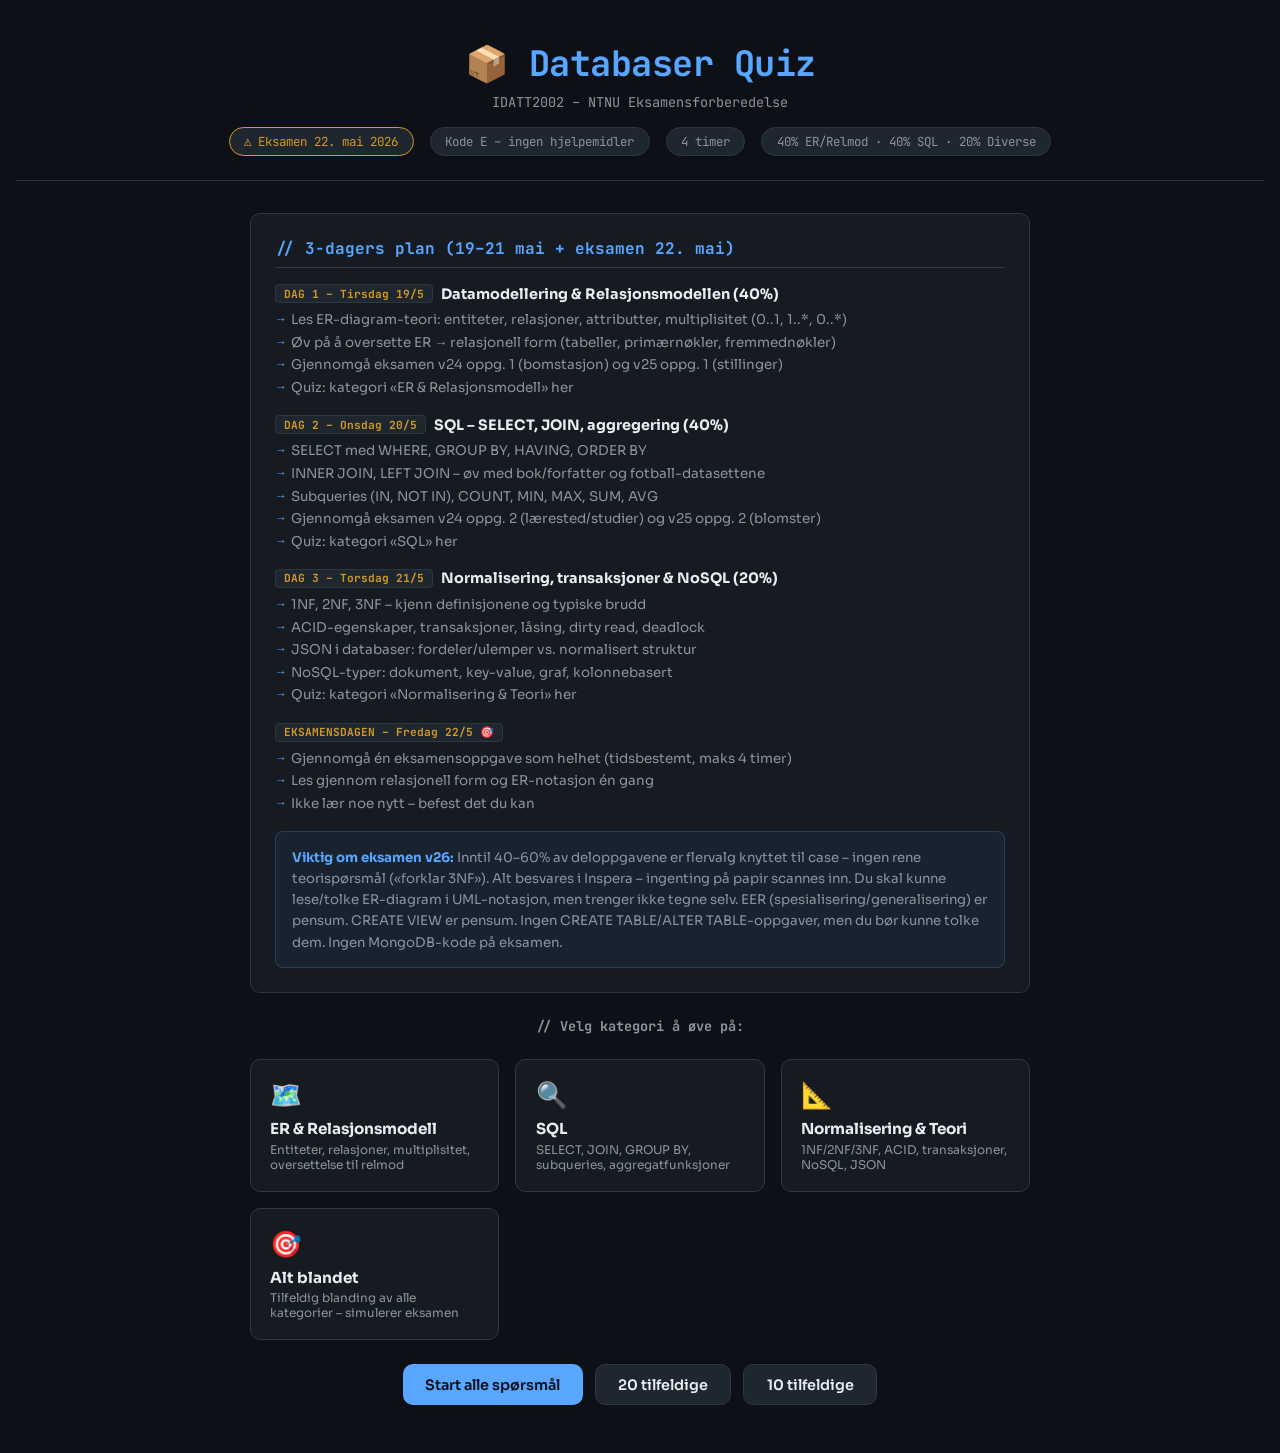
==== index.html @ a4cba630 "Add favicon" ====
<!DOCTYPE html>
<html lang="no">
<head>
  <meta charset="UTF-8">
  <meta name="viewport" content="width=device-width, initial-scale=1.0">
  <title>Databaser Quiz – IDATT2002</title>
  <link rel="stylesheet" href="style.css">
  <link rel="icon" type="image/x-icon" href="favicon.ico">
</head>
<body>

<header>
  <h1>📦 Databaser Quiz</h1>
  <p>IDATT2002 – NTNU Eksamensforberedelse</p>
  <div class="exam-info">
    <span class="badge warn">⚠️ Eksamen 22. mai 2026</span>
    <span class="badge">Kode E – ingen hjelpemidler</span>
    <span class="badge">4 timer</span>
    <span class="badge">40% ER/Relmod · 40% SQL · 20% Diverse</span>
  </div>
</header>

<div class="container">

  <!-- START SCREEN -->
  <div id="start-screen">

    <div class="plan-section">
      <h2>// 3-dagers plan (19–21 mai + eksamen 22. mai)</h2>
      <div class="day-block">
        <h3><span class="day-label">DAG 1 – Tirsdag 19/5</span> Datamodellering &amp; Relasjonsmodellen (40%)</h3>
        <ul>
          <li>Les ER-diagram-teori: entiteter, relasjoner, attributter, multiplisitet (0..1, 1..*, 0..*)</li>
          <li>Øv på å oversette ER → relasjonell form (tabeller, primærnøkler, fremmednøkler)</li>
          <li>Gjennomgå eksamen v24 oppg. 1 (bomstasjon) og v25 oppg. 1 (stillinger)</li>
          <li>Quiz: kategori «ER &amp; Relasjonsmodell» her</li>
        </ul>
      </div>
      <div class="day-block">
        <h3><span class="day-label">DAG 2 – Onsdag 20/5</span> SQL – SELECT, JOIN, aggregering (40%)</h3>
        <ul>
          <li>SELECT med WHERE, GROUP BY, HAVING, ORDER BY</li>
          <li>INNER JOIN, LEFT JOIN – øv med bok/forfatter og fotball-datasettene</li>
          <li>Subqueries (IN, NOT IN), COUNT, MIN, MAX, SUM, AVG</li>
          <li>Gjennomgå eksamen v24 oppg. 2 (lærested/studier) og v25 oppg. 2 (blomster)</li>
          <li>Quiz: kategori «SQL» her</li>
        </ul>
      </div>
      <div class="day-block">
        <h3><span class="day-label">DAG 3 – Torsdag 21/5</span> Normalisering, transaksjoner &amp; NoSQL (20%)</h3>
        <ul>
          <li>1NF, 2NF, 3NF – kjenn definisjonene og typiske brudd</li>
          <li>ACID-egenskaper, transaksjoner, låsing, dirty read, deadlock</li>
          <li>JSON i databaser: fordeler/ulemper vs. normalisert struktur</li>
          <li>NoSQL-typer: dokument, key-value, graf, kolonnebasert</li>
          <li>Quiz: kategori «Normalisering &amp; Teori» her</li>
        </ul>
      </div>
      <div class="day-block">
        <h3><span class="day-label">EKSAMENSDAGEN – Fredag 22/5 🎯</span></h3>
        <ul>
          <li>Gjennomgå én eksamensoppgave som helhet (tidsbestemt, maks 4 timer)</li>
          <li>Les gjennom relasjonell form og ER-notasjon én gang</li>
          <li>Ikke lær noe nytt – befest det du kan</li>
        </ul>
      </div>
      <div class="tip-box">
        <strong>Viktig om eksamen v26:</strong> Inntil 40–60% av deloppgavene er flervalg knyttet til case – ingen rene teorispørsmål («forklar 3NF»). Alt besvares i Inspera – ingenting på papir scannes inn. Du skal kunne lese/tolke ER-diagram i UML-notasjon, men trenger ikke tegne selv. EER (spesialisering/generalisering) er pensum. CREATE VIEW er pensum. Ingen CREATE TABLE/ALTER TABLE-oppgaver, men du bør kunne tolke dem. Ingen MongoDB-kode på eksamen.
      </div>
    </div>

    <h2 style="font-family:'JetBrains Mono',monospace; color:var(--text2); font-size:0.85rem; margin-bottom:1rem;">// Velg kategori å øve på:</h2>
    <div class="category-grid">
      <div class="category-card" onclick="startCategory('er')">
        <div class="cat-icon">🗺️</div>
        <h3>ER &amp; Relasjonsmodell</h3>
        <p>Entiteter, relasjoner, multiplisitet, oversettelse til relmod</p>
      </div>
      <div class="category-card" onclick="startCategory('sql')">
        <div class="cat-icon">🔍</div>
        <h3>SQL</h3>
        <p>SELECT, JOIN, GROUP BY, subqueries, aggregatfunksjoner</p>
      </div>
      <div class="category-card" onclick="startCategory('norm')">
        <div class="cat-icon">📐</div>
        <h3>Normalisering &amp; Teori</h3>
        <p>1NF/2NF/3NF, ACID, transaksjoner, NoSQL, JSON</p>
      </div>
      <div class="category-card" onclick="startCategory('all')">
        <div class="cat-icon">🎯</div>
        <h3>Alt blandet</h3>
        <p>Tilfeldig blanding av alle kategorier – simulerer eksamen</p>
      </div>
    </div>
    <div class="start-buttons">
      <button class="btn btn-primary" onclick="startAll()">Start alle spørsmål</button>
      <button class="btn btn-secondary" onclick="startRandom(20)">20 tilfeldige</button>
      <button class="btn btn-secondary" onclick="startRandom(10)">10 tilfeldige</button>
    </div>
  </div>

  <!-- QUIZ SCREEN -->
  <div id="quiz-screen">
    <div class="quiz-header">
      <div class="progress-info" id="progress-info">Spørsmål 1 av 20</div>
      <div class="category-tag" id="category-tag">ER</div>
    </div>
    <div class="progress-bar-wrap">
      <div class="progress-bar-fill" id="progress-bar" style="width:0%"></div>
    </div>
    <div class="question-card">
      <h2 id="question-text"></h2>
      <div id="code-area"></div>
      <ul class="options-list" id="options-list"></ul>
      <div class="feedback-box" id="feedback-box"></div>
    </div>
    <div class="nav-buttons">
      <button class="btn btn-secondary" onclick="goBack()">← Avslutt</button>
      <button class="btn btn-primary" id="next-btn" onclick="nextQuestion()" style="display:none">Neste →</button>
    </div>
  </div>

  <!-- RESULT SCREEN -->
  <div id="result-screen">
    <div class="result-card">
      <div class="score-big" id="score-big">0%</div>
      <div class="score-label" id="score-label">0 av 0 riktige</div>
      <div class="breakdown" id="breakdown"></div>
    </div>
    <div class="start-buttons">
      <button class="btn btn-primary" onclick="showStart()">← Tilbake til meny</button>
      <button class="btn btn-secondary" onclick="retryWrong()">Øv på feil</button>
    </div>
  </div>

</div>

<script src="script.js"></script>
</body>
</html>
---- style.css ----
@import url('https://fonts.googleapis.com/css2?family=JetBrains+Mono:wght@400;700&family=Sora:wght@300;400;600;700&display=swap');

:root {
  --bg: #0d1117;
  --surface: #161b22;
  --surface2: #1e2630;
  --border: #30363d;
  --accent: #58a6ff;
  --accent2: #3fb950;
  --danger: #f85149;
  --warn: #d29922;
  --text: #e6edf3;
  --text2: #8b949e;
  --radius: 10px;
}

* { box-sizing: border-box; margin: 0; padding: 0; }

body {
  background: var(--bg);
  color: var(--text);
  font-family: 'Sora', sans-serif;
  min-height: 100vh;
  padding: 0 1rem 3rem;
}

header {
  text-align: center;
  padding: 2.5rem 1rem 1.5rem;
  border-bottom: 1px solid var(--border);
  margin-bottom: 2rem;
}

header h1 {
  font-family: 'JetBrains Mono', monospace;
  font-size: clamp(1.4rem, 4vw, 2.2rem);
  color: var(--accent);
  letter-spacing: -0.5px;
}

header p {
  color: var(--text2);
  font-size: 0.85rem;
  margin-top: 0.4rem;
  font-family: 'JetBrains Mono', monospace;
}

.exam-info {
  display: flex;
  justify-content: center;
  gap: 1rem;
  flex-wrap: wrap;
  margin-top: 1rem;
}

.badge {
  background: var(--surface2);
  border: 1px solid var(--border);
  border-radius: 20px;
  padding: 0.3rem 0.9rem;
  font-size: 0.78rem;
  font-family: 'JetBrains Mono', monospace;
  color: var(--text2);
}

.badge.warn { border-color: var(--warn); color: var(--warn); }

.container { max-width: 780px; margin: 0 auto; }

/* START SCREEN */
#start-screen { text-align: center; }

.category-grid {
  display: grid;
  grid-template-columns: repeat(auto-fit, minmax(220px, 1fr));
  gap: 1rem;
  margin: 1.5rem 0;
}

.category-card {
  background: var(--surface);
  border: 1px solid var(--border);
  border-radius: var(--radius);
  padding: 1.2rem;
  cursor: pointer;
  transition: all 0.2s;
  text-align: left;
}

.category-card:hover {
  border-color: var(--accent);
  transform: translateY(-2px);
  box-shadow: 0 4px 20px rgba(88,166,255,0.1);
}

.category-card .cat-icon { font-size: 1.6rem; margin-bottom: 0.5rem; }
.category-card h3 { font-size: 0.95rem; color: var(--text); margin-bottom: 0.2rem; }
.category-card p { font-size: 0.75rem; color: var(--text2); }

.start-buttons {
  display: flex;
  gap: 0.75rem;
  justify-content: center;
  flex-wrap: wrap;
  margin-top: 1rem;
}

.btn {
  padding: 0.65rem 1.4rem;
  border-radius: var(--radius);
  border: none;
  cursor: pointer;
  font-family: 'Sora', sans-serif;
  font-size: 0.9rem;
  font-weight: 600;
  transition: all 0.2s;
}

.btn-primary {
  background: var(--accent);
  color: #0d1117;
}

.btn-primary:hover { background: #79bcff; transform: translateY(-1px); }

.btn-secondary {
  background: var(--surface2);
  color: var(--text);
  border: 1px solid var(--border);
}

.btn-secondary:hover { border-color: var(--accent); color: var(--accent); }

/* QUIZ SCREEN */
#quiz-screen { display: none; }

.quiz-header {
  display: flex;
  justify-content: space-between;
  align-items: center;
  margin-bottom: 1.2rem;
  flex-wrap: wrap;
  gap: 0.5rem;
}

.progress-info {
  font-family: 'JetBrains Mono', monospace;
  font-size: 0.82rem;
  color: var(--text2);
}

.progress-bar-wrap {
  width: 100%;
  height: 4px;
  background: var(--surface2);
  border-radius: 2px;
  margin-bottom: 1.5rem;
  overflow: hidden;
}

.progress-bar-fill {
  height: 100%;
  background: var(--accent);
  border-radius: 2px;
  transition: width 0.4s ease;
}

.category-tag {
  font-family: 'JetBrains Mono', monospace;
  font-size: 0.72rem;
  padding: 0.2rem 0.7rem;
  border-radius: 20px;
  border: 1px solid var(--border);
  color: var(--text2);
}

.question-card {
  background: var(--surface);
  border: 1px solid var(--border);
  border-radius: var(--radius);
  padding: 1.8rem;
  margin-bottom: 1.2rem;
}

.question-card h2 {
  font-size: 1.05rem;
  font-weight: 600;
  line-height: 1.6;
  margin-bottom: 1rem;
}

.code-block {
  background: #0d1117;
  border: 1px solid var(--border);
  border-radius: 6px;
  padding: 1rem;
  font-family: 'JetBrains Mono', monospace;
  font-size: 0.8rem;
  color: #a5d6ff;
  margin: 0.8rem 0;
  white-space: pre-wrap;
  line-height: 1.6;
  overflow-x: auto;
}

.options-list {
  list-style: none;
  display: flex;
  flex-direction: column;
  gap: 0.6rem;
}

.option-btn {
  width: 100%;
  text-align: left;
  padding: 0.85rem 1.1rem;
  background: var(--surface2);
  border: 1px solid var(--border);
  border-radius: 8px;
  color: var(--text);
  font-family: 'Sora', sans-serif;
  font-size: 0.88rem;
  cursor: pointer;
  transition: all 0.15s;
  line-height: 1.5;
}

.option-btn:hover:not(:disabled) {
  border-color: var(--accent);
  background: rgba(88,166,255,0.06);
}

.option-btn.correct {
  border-color: var(--accent2);
  background: rgba(63,185,80,0.12);
  color: var(--accent2);
}

.option-btn.wrong {
  border-color: var(--danger);
  background: rgba(248,81,73,0.1);
  color: var(--danger);
}

.option-btn:disabled { cursor: default; }

.feedback-box {
  margin-top: 1rem;
  padding: 1rem 1.2rem;
  border-radius: 8px;
  font-size: 0.87rem;
  line-height: 1.6;
  display: none;
}

.feedback-box.correct {
  background: rgba(63,185,80,0.1);
  border: 1px solid rgba(63,185,80,0.3);
  color: #7ee787;
  display: block;
}

.feedback-box.wrong {
  background: rgba(248,81,73,0.08);
  border: 1px solid rgba(248,81,73,0.3);
  color: #ffa198;
  display: block;
}

.nav-buttons {
  display: flex;
  justify-content: space-between;
  align-items: center;
  gap: 0.75rem;
  margin-top: 1rem;
  flex-wrap: wrap;
}

/* RESULTS */
#result-screen { display: none; text-align: center; }

.result-card {
  background: var(--surface);
  border: 1px solid var(--border);
  border-radius: var(--radius);
  padding: 2.5rem 2rem;
  margin: 1.5rem 0;
}

.score-big {
  font-family: 'JetBrains Mono', monospace;
  font-size: 3.5rem;
  font-weight: 700;
  color: var(--accent);
  line-height: 1;
}

.score-label { color: var(--text2); font-size: 0.85rem; margin-top: 0.4rem; }

.breakdown {
  display: grid;
  grid-template-columns: repeat(auto-fit, minmax(120px, 1fr));
  gap: 0.75rem;
  margin-top: 1.5rem;
}

.breakdown-item {
  background: var(--surface2);
  border: 1px solid var(--border);
  border-radius: 8px;
  padding: 0.8rem;
}

.breakdown-item .bi-label { font-size: 0.72rem; color: var(--text2); font-family: 'JetBrains Mono', monospace; }
.breakdown-item .bi-val { font-size: 1.3rem; font-weight: 700; color: var(--text); margin-top: 0.3rem; }

.plan-section {
  background: var(--surface);
  border: 1px solid var(--border);
  border-radius: var(--radius);
  padding: 1.5rem;
  margin-bottom: 1.5rem;
  text-align: left;
}

.plan-section h2 {
  font-family: 'JetBrains Mono', monospace;
  color: var(--accent);
  font-size: 1rem;
  margin-bottom: 1rem;
  padding-bottom: 0.5rem;
  border-bottom: 1px solid var(--border);
}

.day-block { margin-bottom: 1.2rem; }

.day-block h3 {
  font-size: 0.9rem;
  color: var(--text);
  margin-bottom: 0.5rem;
  display: flex;
  align-items: center;
  gap: 0.5rem;
}

.day-label {
  font-family: 'JetBrains Mono', monospace;
  font-size: 0.7rem;
  background: var(--surface2);
  border: 1px solid var(--border);
  border-radius: 4px;
  padding: 0.1rem 0.5rem;
  color: var(--warn);
}

.day-block ul {
  list-style: none;
  display: flex;
  flex-direction: column;
  gap: 0.35rem;
}

.day-block ul li {
  font-size: 0.84rem;
  color: var(--text2);
  padding-left: 1rem;
  position: relative;
}

.day-block ul li::before {
  content: '→';
  position: absolute;
  left: 0;
  color: var(--accent);
  font-size: 0.75rem;
}

.tip-box {
  background: rgba(88,166,255,0.06);
  border: 1px solid rgba(88,166,255,0.2);
  border-radius: 8px;
  padding: 0.9rem 1rem;
  font-size: 0.83rem;
  color: var(--text2);
  margin-top: 1rem;
  line-height: 1.6;
}

.tip-box strong { color: var(--accent); }
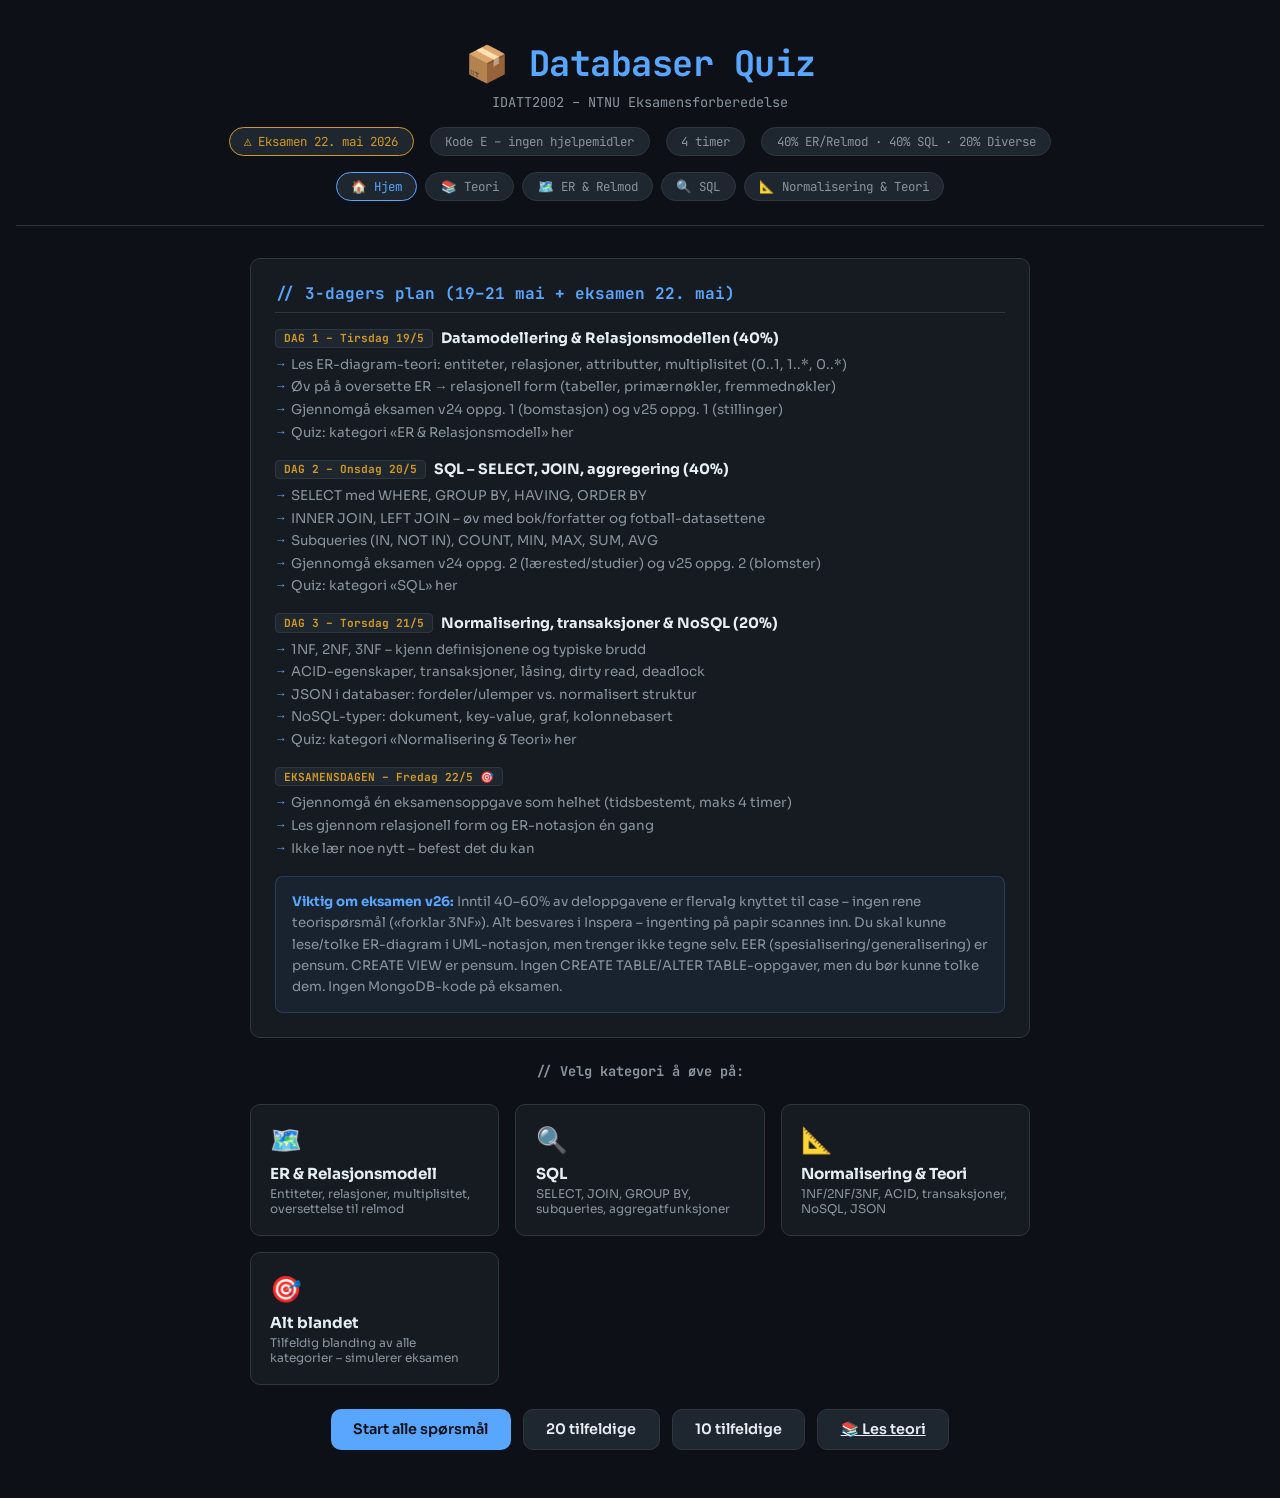
==== commit e83e42ce: "Update with theory sections" ====
--- a/index.html
+++ b/index.html
@@ -5,7 +5,7 @@
   <meta name="viewport" content="width=device-width, initial-scale=1.0">
   <title>Databaser Quiz – IDATT2002</title>
   <link rel="stylesheet" href="style.css">
-  <link rel="icon" type="image/x-icon" href="favicon.ico">
+  <link rel="icon" type="image/jpeg" href="favicon.jpg">
 </head>
 <body>
 
@@ -18,6 +18,13 @@
     <span class="badge">4 timer</span>
     <span class="badge">40% ER/Relmod · 40% SQL · 20% Diverse</span>
   </div>
+  <nav>
+    <a href="index.html" class="active">🏠 Hjem</a>
+    <a href="teori.html">📚 Teori</a>
+    <a href="er.html">🗺️ ER & Relmod</a>
+    <a href="sql.html">🔍 SQL</a>
+    <a href="norm.html">📐 Normalisering & Teori</a>
+  </nav>
 </header>
 
 <div class="container">
@@ -96,6 +103,7 @@
       <button class="btn btn-primary" onclick="startAll()">Start alle spørsmål</button>
       <button class="btn btn-secondary" onclick="startRandom(20)">20 tilfeldige</button>
       <button class="btn btn-secondary" onclick="startRandom(10)">10 tilfeldige</button>
+      <a href="teori.html" class="btn btn-secondary">📚 Les teori</a>
     </div>
   </div>
 
--- a/style.css
+++ b/style.css
@@ -386,4 +386,175 @@
   line-height: 1.6;
 }
 
-.tip-box strong { color: var(--accent); }+.tip-box strong { color: var(--accent); }
+
+/* ===== THEORY PAGES ===== */
+nav {
+  display: flex;
+  gap: 0.5rem;
+  justify-content: center;
+  flex-wrap: wrap;
+  padding: 1rem 0 0;
+}
+
+nav a {
+  font-family: 'JetBrains Mono', monospace;
+  font-size: 0.78rem;
+  color: var(--text2);
+  text-decoration: none;
+  padding: 0.3rem 0.9rem;
+  border: 1px solid var(--border);
+  border-radius: 20px;
+  background: var(--surface2);
+  transition: all 0.2s;
+}
+
+nav a:hover, nav a.active {
+  border-color: var(--accent);
+  color: var(--accent);
+}
+
+.theory-grid {
+  display: grid;
+  grid-template-columns: repeat(auto-fit, minmax(220px, 1fr));
+  gap: 1rem;
+  margin: 1.5rem 0;
+}
+
+.theory-card {
+  background: var(--surface);
+  border: 1px solid var(--border);
+  border-radius: var(--radius);
+  padding: 1.4rem;
+  text-decoration: none;
+  color: var(--text);
+  transition: all 0.2s;
+  display: block;
+}
+
+.theory-card:hover {
+  border-color: var(--accent);
+  transform: translateY(-2px);
+  box-shadow: 0 4px 20px rgba(88,166,255,0.1);
+}
+
+.theory-card .tc-icon { font-size: 1.8rem; margin-bottom: 0.6rem; }
+.theory-card h3 { font-size: 1rem; margin-bottom: 0.3rem; }
+.theory-card p { font-size: 0.78rem; color: var(--text2); line-height: 1.5; }
+
+.theory-content { max-width: 780px; margin: 0 auto; }
+
+.section {
+  background: var(--surface);
+  border: 1px solid var(--border);
+  border-radius: var(--radius);
+  padding: 1.6rem;
+  margin-bottom: 1.2rem;
+}
+
+.section h2 {
+  font-family: 'JetBrains Mono', monospace;
+  font-size: 0.95rem;
+  color: var(--accent);
+  margin-bottom: 1rem;
+  padding-bottom: 0.5rem;
+  border-bottom: 1px solid var(--border);
+}
+
+.section h3 {
+  font-size: 0.9rem;
+  color: var(--text);
+  margin: 1rem 0 0.4rem;
+}
+
+.section p {
+  font-size: 0.87rem;
+  color: var(--text2);
+  line-height: 1.7;
+  margin-bottom: 0.6rem;
+}
+
+.section ul {
+  list-style: none;
+  display: flex;
+  flex-direction: column;
+  gap: 0.4rem;
+  margin-bottom: 0.6rem;
+}
+
+.section ul li {
+  font-size: 0.85rem;
+  color: var(--text2);
+  padding-left: 1.2rem;
+  position: relative;
+  line-height: 1.6;
+}
+
+.section ul li::before {
+  content: '→';
+  position: absolute;
+  left: 0;
+  color: var(--accent);
+  font-size: 0.75rem;
+}
+
+.section .code-block {
+  background: #0d1117;
+  border: 1px solid var(--border);
+  border-radius: 6px;
+  padding: 1rem;
+  font-family: 'JetBrains Mono', monospace;
+  font-size: 0.8rem;
+  color: #a5d6ff;
+  margin: 0.8rem 0;
+  white-space: pre;
+  line-height: 1.7;
+  overflow-x: auto;
+}
+
+.tag {
+  display: inline-block;
+  font-family: 'JetBrains Mono', monospace;
+  font-size: 0.68rem;
+  padding: 0.15rem 0.5rem;
+  border-radius: 4px;
+  margin-bottom: 0.5rem;
+}
+
+.tag-exam { background: rgba(210,153,34,0.15); border: 1px solid var(--warn); color: var(--warn); }
+.tag-tip  { background: rgba(88,166,255,0.1);  border: 1px solid var(--accent); color: var(--accent); }
+.tag-ok   { background: rgba(63,185,80,0.1);   border: 1px solid var(--accent2); color: var(--accent2); }
+
+.callout {
+  border-left: 3px solid var(--accent);
+  padding: 0.7rem 1rem;
+  background: rgba(88,166,255,0.05);
+  border-radius: 0 6px 6px 0;
+  font-size: 0.85rem;
+  color: var(--text2);
+  line-height: 1.6;
+  margin: 0.8rem 0;
+}
+
+.callout.warn {
+  border-color: var(--warn);
+  background: rgba(210,153,34,0.05);
+}
+
+.callout strong { color: var(--text); }
+
+.quiz-link-btn {
+  display: inline-block;
+  margin-top: 1rem;
+  padding: 0.6rem 1.2rem;
+  background: var(--accent);
+  color: #0d1117;
+  font-family: 'Sora', sans-serif;
+  font-size: 0.88rem;
+  font-weight: 600;
+  border-radius: var(--radius);
+  text-decoration: none;
+  transition: all 0.2s;
+}
+
+.quiz-link-btn:hover { background: #79bcff; transform: translateY(-1px); }
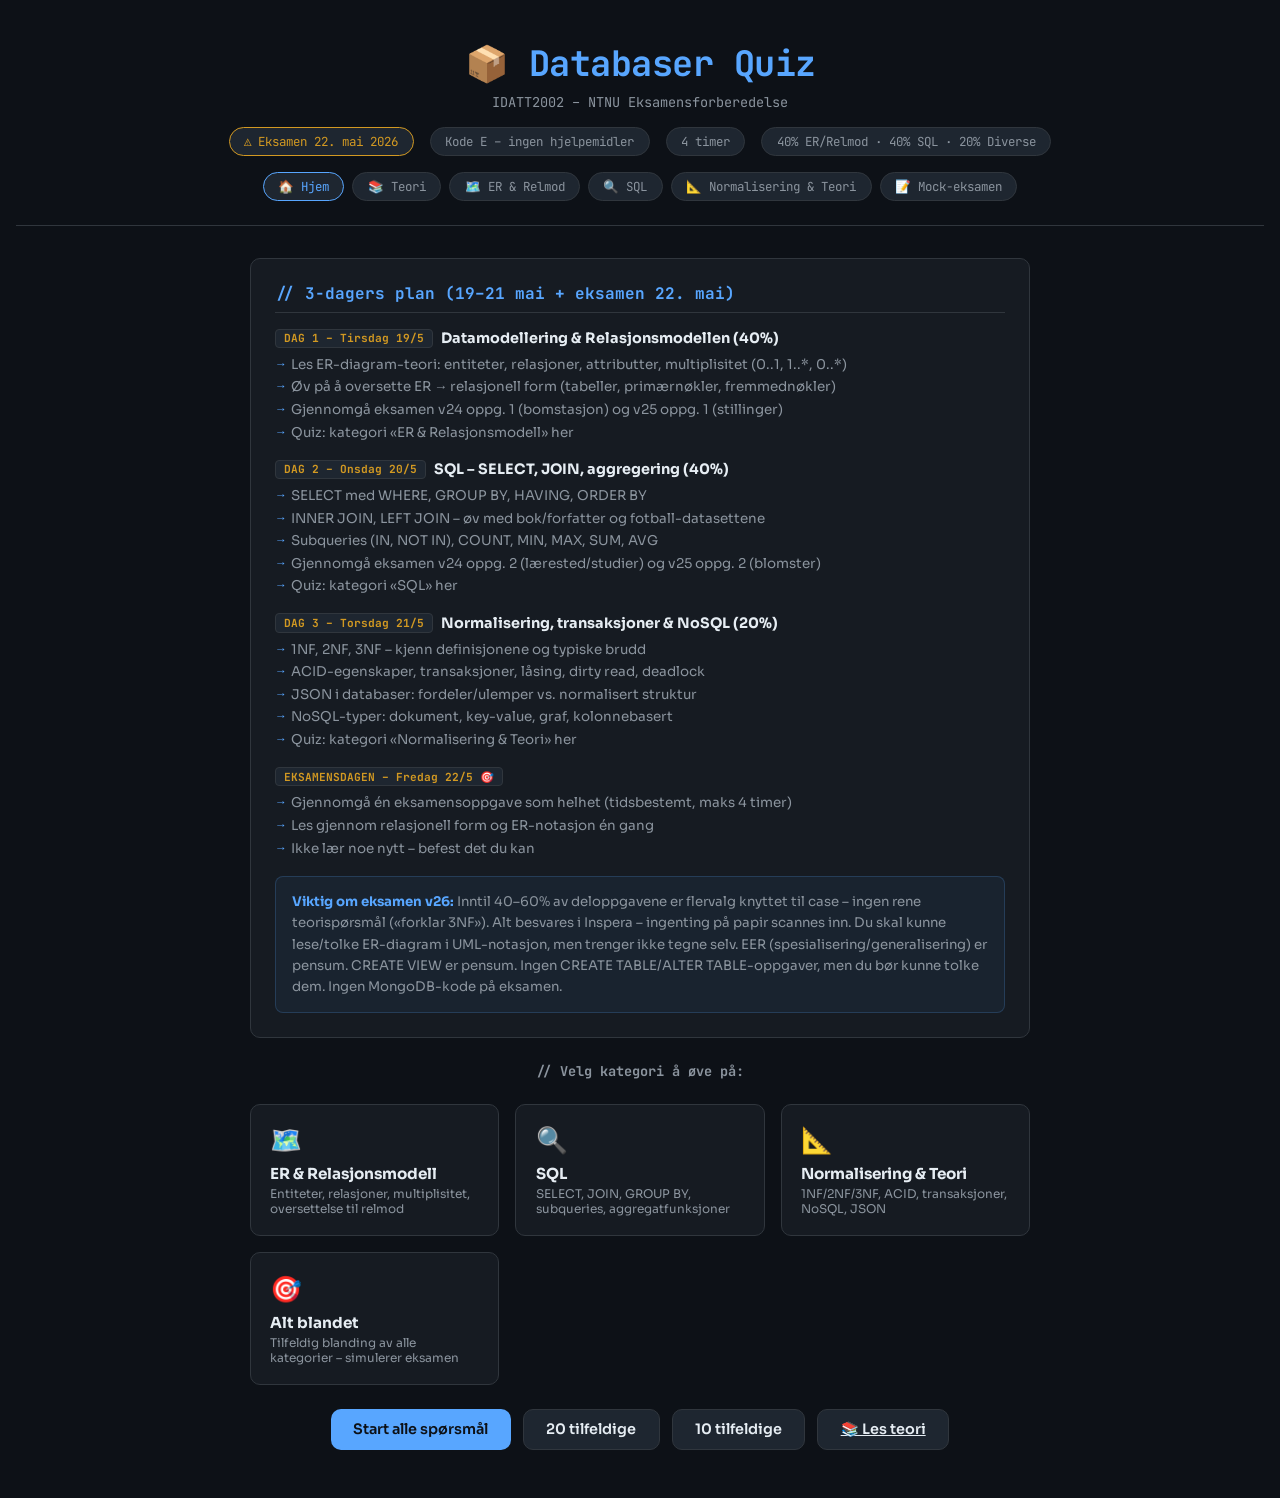
==== commit a2dbc51d: "Add mock-exam" ====
--- a/index.html
+++ b/index.html
@@ -5,7 +5,7 @@
   <meta name="viewport" content="width=device-width, initial-scale=1.0">
   <title>Databaser Quiz – IDATT2002</title>
   <link rel="stylesheet" href="style.css">
-  <link rel="icon" type="image/jpeg" href="favicon.jpg">
+  <link rel="icon" type="image/x-icon" href="favicon.ico">
 </head>
 <body>
 
@@ -19,11 +19,12 @@
     <span class="badge">40% ER/Relmod · 40% SQL · 20% Diverse</span>
   </div>
   <nav>
-    <a href="index.html" class="active">🏠 Hjem</a>
-    <a href="teori.html">📚 Teori</a>
-    <a href="er.html">🗺️ ER & Relmod</a>
-    <a href="sql.html">🔍 SQL</a>
-    <a href="norm.html">📐 Normalisering & Teori</a>
+    <a href="/" class="active">🏠 Hjem</a>
+    <a href="/teori">📚 Teori</a>
+    <a href="/er">🗺️ ER & Relmod</a>
+    <a href="/sql">🔍 SQL</a>
+    <a href="/norm">📐 Normalisering & Teori</a>
+    <a href="/mock-exam">📝 Mock-eksamen</a>
   </nav>
 </header>
 
@@ -103,7 +104,7 @@
       <button class="btn btn-primary" onclick="startAll()">Start alle spørsmål</button>
       <button class="btn btn-secondary" onclick="startRandom(20)">20 tilfeldige</button>
       <button class="btn btn-secondary" onclick="startRandom(10)">10 tilfeldige</button>
-      <a href="teori.html" class="btn btn-secondary">📚 Les teori</a>
+      <a href="/teori" class="btn btn-secondary">📚 Les teori</a>
     </div>
   </div>
 
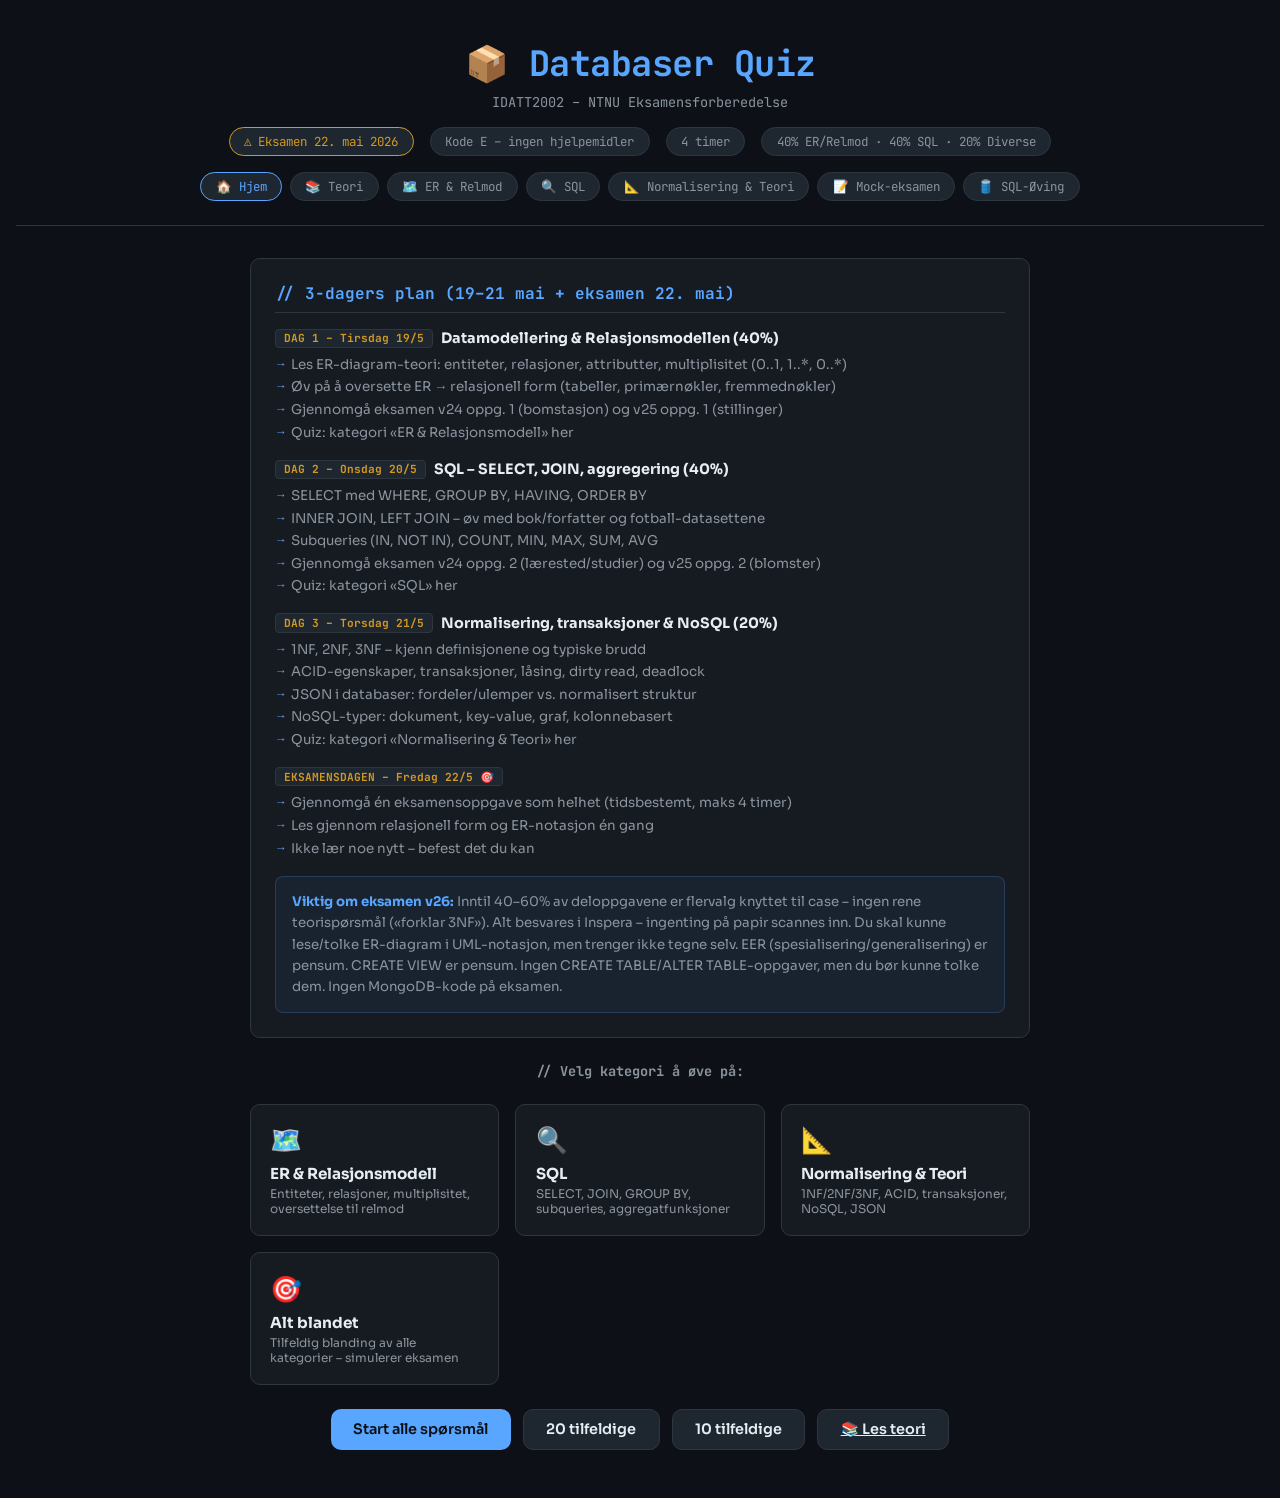
==== commit 122bc11a: "Add 'sql-oving' for SQL practice" ====
--- a/index.html
+++ b/index.html
@@ -25,6 +25,7 @@
     <a href="/sql">🔍 SQL</a>
     <a href="/norm">📐 Normalisering & Teori</a>
     <a href="/mock-exam">📝 Mock-eksamen</a>
+    <a href="/sql-oving">🛢️ SQL-Øving</a>
   </nav>
 </header>
 
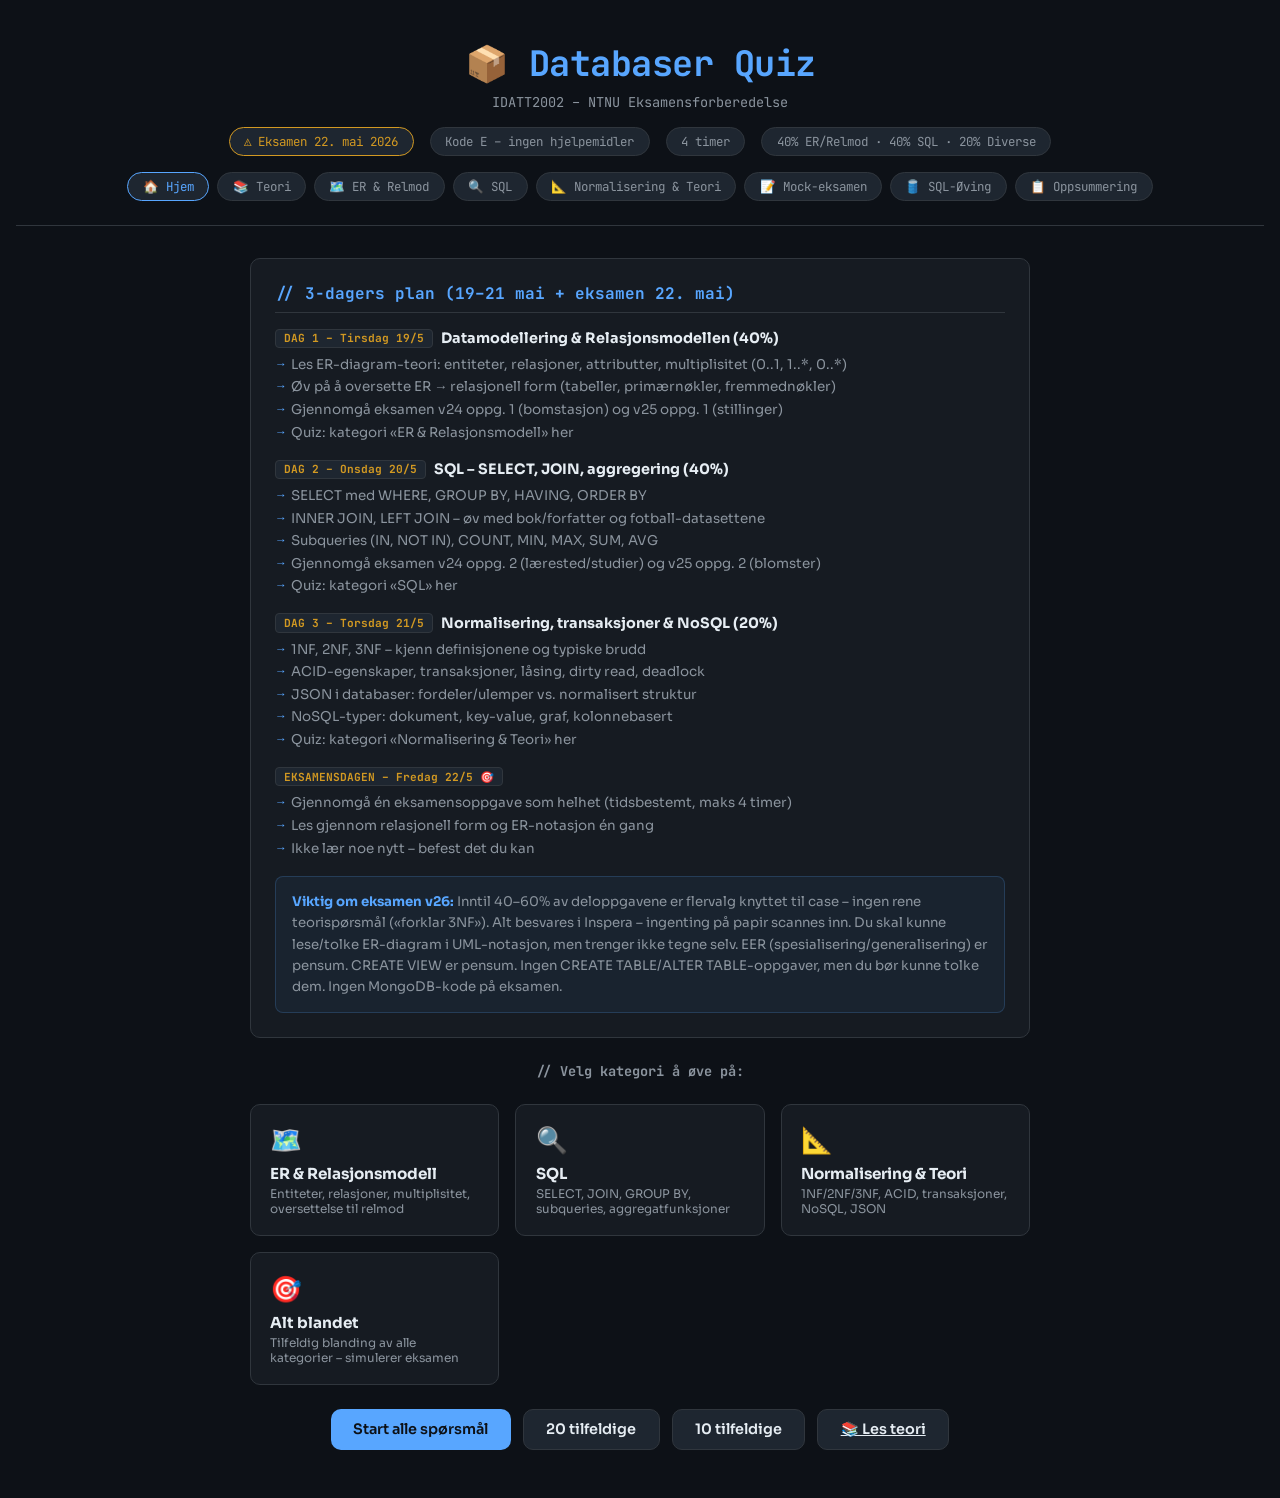
==== commit 19824bb5: "Add 'Oppsummering' and fix navigation between buttons" ====
--- a/index.html
+++ b/index.html
@@ -26,6 +26,7 @@
     <a href="/norm">📐 Normalisering & Teori</a>
     <a href="/mock-exam">📝 Mock-eksamen</a>
     <a href="/sql-oving">🛢️ SQL-Øving</a>
+    <a href="/oppsummering">📋 Oppsummering</a>
   </nav>
 </header>
 
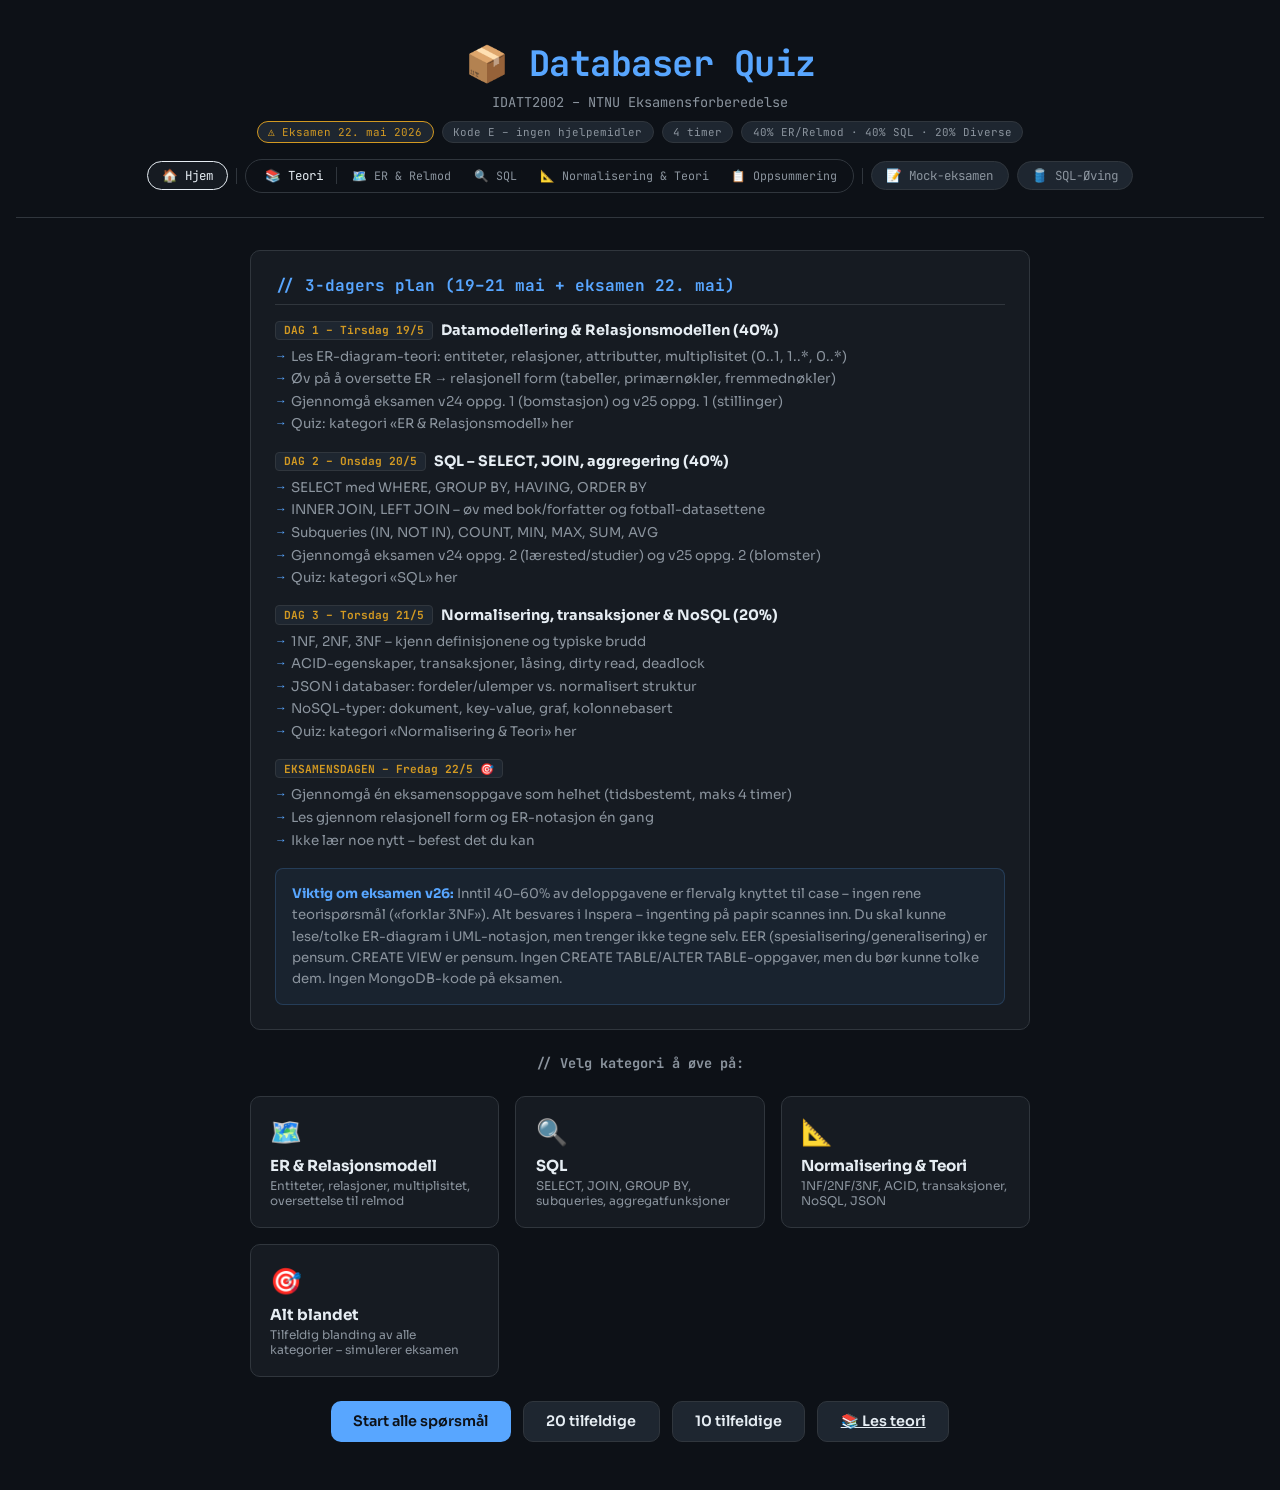
==== commit a6c7b3cd: "Improve overall graphical aesthetics" ====
--- a/index.html
+++ b/index.html
@@ -12,21 +12,25 @@
 <header>
   <h1>📦 Databaser Quiz</h1>
   <p>IDATT2002 – NTNU Eksamensforberedelse</p>
-  <div class="exam-info">
+  <div class="exam-info compact">
     <span class="badge warn">⚠️ Eksamen 22. mai 2026</span>
     <span class="badge">Kode E – ingen hjelpemidler</span>
     <span class="badge">4 timer</span>
     <span class="badge">40% ER/Relmod · 40% SQL · 20% Diverse</span>
   </div>
   <nav>
-    <a href="/" class="active">🏠 Hjem</a>
-    <a href="/teori">📚 Teori</a>
-    <a href="/er">🗺️ ER & Relmod</a>
-    <a href="/sql">🔍 SQL</a>
-    <a href="/norm">📐 Normalisering & Teori</a>
+    <a href="/" class="nav-home active">🏠 Hjem</a>
+    <span class="nav-sep"></span>
+    <div class="nav-group">
+      <a href="/teori" class="nav-group-parent">📚 Teori</a>
+      <a href="/er">🗺️ ER & Relmod</a>
+      <a href="/sql">🔍 SQL</a>
+      <a href="/norm">📐 Normalisering & Teori</a>
+      <a href="/oppsummering">📋 Oppsummering</a>
+    </div>
+    <span class="nav-sep"></span>
     <a href="/mock-exam">📝 Mock-eksamen</a>
     <a href="/sql-oving">🛢️ SQL-Øving</a>
-    <a href="/oppsummering">📋 Oppsummering</a>
   </nav>
 </header>
 
--- a/style.css
+++ b/style.css
@@ -65,6 +65,9 @@
 
 .badge.warn { border-color: var(--warn); color: var(--warn); }
 
+.exam-info.compact { gap: 0.5rem; margin-top: 0.6rem; }
+.exam-info.compact .badge { font-size: 0.68rem; padding: 0.18rem 0.65rem; }
+
 .container { max-width: 780px; margin: 0 auto; }
 
 /* START SCREEN */
@@ -388,13 +391,14 @@
 
 .tip-box strong { color: var(--accent); }
 
-/* ===== THEORY PAGES ===== */
+/* ===== NAVIGATION ===== */
 nav {
   display: flex;
   gap: 0.5rem;
   justify-content: center;
   flex-wrap: wrap;
   padding: 1rem 0 0;
+  align-items: center;
 }
 
 nav a {
@@ -411,6 +415,77 @@
 
 nav a:hover, nav a.active {
   border-color: var(--accent);
+  color: var(--accent);
+}
+
+/* Hjem – brighter border and white text to stand out */
+nav a.nav-home {
+  color: var(--text);
+  border-color: var(--text2);
+}
+nav a.nav-home:hover,
+nav a.nav-home.active {
+  border-color: var(--text);
+  color: var(--text);
+  background: var(--surface);
+}
+
+/* Vertical separator between nav groups */
+.nav-sep {
+  display: block;
+  width: 1px;
+  height: 1rem;
+  background: var(--border);
+  flex-shrink: 0;
+}
+
+/* Teori group container */
+.nav-group {
+  display: flex;
+  gap: 0.1rem;
+  align-items: center;
+  border: 1px solid var(--border);
+  border-radius: 24px;
+  padding: 0.15rem 0.3rem;
+  transition: border-color 0.2s;
+}
+.nav-group:has(.active) {
+  border-color: rgba(88, 166, 255, 0.45);
+}
+
+/* All links inside the group – transparent, compact */
+.nav-group a {
+  background: transparent;
+  border-color: transparent;
+  padding: 0.2rem 0.6rem;
+  font-size: 0.73rem;
+}
+.nav-group a:hover,
+.nav-group a.active {
+  background: transparent;
+  border-color: transparent;
+  color: var(--accent);
+}
+
+/* "Teori" parent label link */
+.nav-group a.nav-group-parent {
+  font-size: 0.78rem;
+  color: var(--text);
+  padding: 0.25rem 0.8rem;
+  position: relative;
+  margin-right: 0.2rem;
+}
+.nav-group a.nav-group-parent::after {
+  content: '';
+  position: absolute;
+  right: -0.1rem;
+  top: 15%;
+  height: 70%;
+  width: 1px;
+  background: var(--border);
+}
+.nav-group a.nav-group-parent:hover,
+.nav-group a.nav-group-parent.active {
   color: var(--accent);
 }
 
